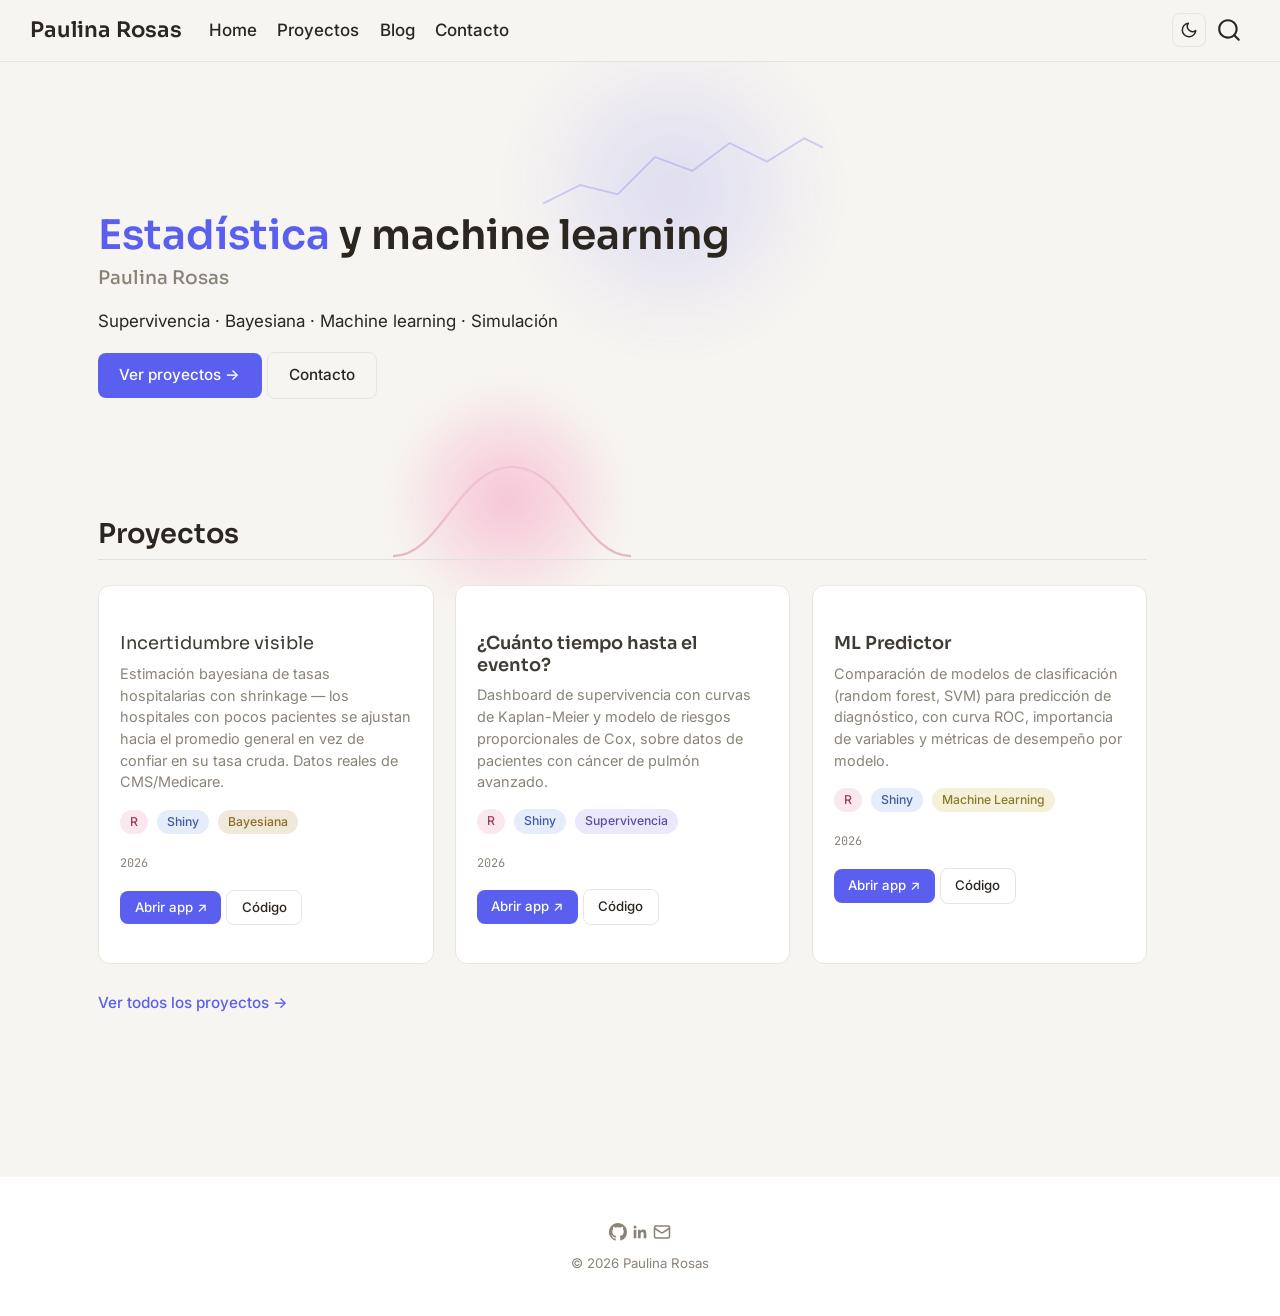
==== docs/index.html @ de198402 "Primera versión del portafolio" ====
<!DOCTYPE html>
<html xmlns="http://www.w3.org/1999/xhtml" lang="en" xml:lang="en"><head>

<meta charset="utf-8">
<meta name="generator" content="quarto-1.9.38">

<meta name="viewport" content="width=device-width, initial-scale=1.0, user-scalable=yes">


<title>Home – Paulina Rosas</title>
<style>
/* Default styles provided by pandoc.
** See https://pandoc.org/MANUAL.html#variables-for-html for config info.
*/
code{white-space: pre-wrap;}
span.smallcaps{font-variant: small-caps;}
div.columns{display: flex; gap: min(4vw, 1.5em);}
div.column{flex: auto; overflow-x: auto;}
div.hanging-indent{margin-left: 1.5em; text-indent: -1.5em;}
ul.task-list{list-style: none;}
ul.task-list li input[type="checkbox"] {
  width: 0.8em;
  margin: 0 0.8em 0.2em -1em; /* quarto-specific, see https://github.com/quarto-dev/quarto-cli/issues/4556 */ 
  vertical-align: middle;
}
</style>


<script src="site_libs/quarto-nav/quarto-nav.js"></script>
<script src="site_libs/quarto-nav/headroom.min.js"></script>
<script src="site_libs/clipboard/clipboard.min.js"></script>
<script src="site_libs/quarto-search/autocomplete.umd.js"></script>
<script src="site_libs/quarto-search/fuse.min.js"></script>
<script src="site_libs/quarto-search/quarto-search.js"></script>
<meta name="quarto:offset" content="./">
<script src="site_libs/quarto-html/quarto.js" type="module"></script>
<script src="site_libs/quarto-html/tabsets/tabsets.js" type="module"></script>
<script src="site_libs/quarto-html/popper.min.js"></script>
<script src="site_libs/quarto-html/tippy.umd.min.js"></script>
<script src="site_libs/quarto-html/anchor.min.js"></script>
<link href="site_libs/quarto-html/tippy.css" rel="stylesheet">
<link href="site_libs/quarto-html/quarto-syntax-highlighting-15634bcf2e68342d4ad2dfa704d543f6.css" rel="stylesheet" id="quarto-text-highlighting-styles">
<script src="site_libs/bootstrap/bootstrap.min.js"></script>
<link href="site_libs/bootstrap/bootstrap-icons.css" rel="stylesheet">
<link href="site_libs/bootstrap/bootstrap-9b45e8e720432f6ce5ecb7d60e0d6b2f.min.css" rel="stylesheet" append-hash="true" id="quarto-bootstrap" data-mode="light">
<script id="quarto-search-options" type="application/json">{
  "location": "navbar",
  "copy-button": false,
  "collapse-after": 3,
  "panel-placement": "end",
  "type": "overlay",
  "limit": 50,
  "keyboard-shortcut": [
    "f",
    "/",
    "s"
  ],
  "show-item-context": false,
  "language": {
    "search-no-results-text": "No results",
    "search-matching-documents-text": "matching documents",
    "search-copy-link-title": "Copy link to search",
    "search-hide-matches-text": "Hide additional matches",
    "search-more-match-text": "more match in this document",
    "search-more-matches-text": "more matches in this document",
    "search-clear-button-title": "Clear",
    "search-text-placeholder": "",
    "search-detached-cancel-button-title": "Cancel",
    "search-submit-button-title": "Submit",
    "search-label": "Search"
  }
}</script>


</head>

<body class="nav-fixed quarto-light">

<div id="quarto-search-results"></div>
  <header id="quarto-header" class="headroom fixed-top">
    <nav class="navbar navbar-expand-lg " data-bs-theme="dark">
      <div class="navbar-container container-fluid">
      <div class="navbar-brand-container mx-auto">
    <a class="navbar-brand" href="./index.html">
    <span class="navbar-title">Paulina Rosas</span>
    </a>
  </div>
            <div id="quarto-search" class="" title="Search"></div>
          <button class="navbar-toggler" type="button" data-bs-toggle="collapse" data-bs-target="#navbarCollapse" aria-controls="navbarCollapse" role="menu" aria-expanded="false" aria-label="Toggle navigation" onclick="if (window.quartoToggleHeadroom) { window.quartoToggleHeadroom(); }">
  <span class="navbar-toggler-icon"></span>
</button>
          <div class="collapse navbar-collapse" id="navbarCollapse">
            <ul class="navbar-nav navbar-nav-scroll me-auto">
  <li class="nav-item">
    <a class="nav-link active" href="./index.html" aria-current="page"> 
<span class="menu-text">Home</span></a>
  </li>  
  <li class="nav-item">
    <a class="nav-link" href="./proyectos.html"> 
<span class="menu-text">Proyectos</span></a>
  </li>  
  <li class="nav-item">
    <a class="nav-link" href="./blog.html"> 
<span class="menu-text">Blog</span></a>
  </li>  
  <li class="nav-item">
    <a class="nav-link" href="./contacto.html"> 
<span class="menu-text">Contacto</span></a>
  </li>  
</ul>
          </div> <!-- /navcollapse -->
            <div class="quarto-navbar-tools">
</div>
      </div> <!-- /container-fluid -->
    </nav>
</header>
<!-- content -->
<div id="quarto-content" class="quarto-container page-columns page-rows-contents page-layout-full page-navbar">
<!-- sidebar -->
<!-- margin-sidebar -->
    
<!-- main -->
<main class="content column-page" id="quarto-document-content"><header id="title-block-header" class="quarto-title-block"></header>




<div class="hero">
<svg class="hero-line" width="300" height="100" viewbox="0 0 300 100" preserveaspectratio="none" aria-hidden="true">
<polyline points="0,80 40,60 80,70 120,30 160,45 200,15 240,35 280,10 300,20" fill="none" stroke="currentColor" stroke-width="2"></polyline>
</svg>
<svg class="hero-curve" width="200" height="100" viewbox="0 0 200 100" preserveaspectratio="none" aria-hidden="true">
<path d="M 0,90 C 40,90 55,15 100,15 C 145,15 160,90 200,90" fill="none" stroke="currentColor" stroke-width="2"></path>
</svg>
<section id="estadística-y-machine-learning" class="level1">
<h1><span class="accent">Estadística</span> y machine learning</h1>
<p><strong>Paulina Rosas</strong></p>
<p>Supervivencia · Bayesiana · Machine learning · Simulación</p>
<div class="hero-buttons">
<p><a href="./proyectos.html" class="btn-primary">Ver proyectos →</a> <a href="./contacto.html" class="btn-secondary">Contacto</a></p>
</div>
</section>
</div>
<section id="proyectos" class="level2 featured-section">
<h2 class="anchored" data-anchor-id="proyectos">Proyectos</h2>
<div class="project-grid">
<section id="incertidumbre-visible" class="level4 project-card">
<h4 class="anchored" data-anchor-id="incertidumbre-visible"><a href="./proyectos/incertidumbre-visible.html">Incertidumbre visible</a></h4>
<p>Estimación bayesiana de tasas hospitalarias con shrinkage — los hospitales con pocos pacientes se ajustan hacia el promedio general en vez de confiar en su tasa cruda. Datos reales de CMS/Medicare.</p>
<div class="project-tags">
<p><span class="tag tag-r">R</span> <span class="tag tag-shiny">Shiny</span> <span class="tag tag-bayes">Bayesiana</span></p>
</div>
<div class="project-meta">
<p>2026</p>
</div>
<div class="project-actions">
<p><a href="https://yzz9kd-pau-rosas.shinyapps.io/incertidumbre-visible/" class="btn-primary" target="_blank">Abrir app ↗</a> <a href="https://github.com/pauabyys-commits/incertidumbre-visible" class="btn-secondary" target="_blank">Código</a></p>
</div>
</section>
<section id="cuánto-tiempo-hasta-el-evento" class="level4 project-card">
<h4 class="anchored" data-anchor-id="cuánto-tiempo-hasta-el-evento">¿Cuánto tiempo hasta el evento?</h4>
<p>Dashboard de supervivencia con curvas de Kaplan-Meier y modelo de riesgos proporcionales de Cox, sobre datos de pacientes con cáncer de pulmón avanzado.</p>
<div class="project-tags">
<p><span class="tag tag-r">R</span> <span class="tag tag-shiny">Shiny</span> <span class="tag tag-surv">Supervivencia</span></p>
</div>
<div class="project-meta">
<p>2026</p>
</div>
<div class="project-actions">
<p><a href="https://yzz9kd-pau-rosas.shinyapps.io/supervivencia-cox/" class="btn-primary" target="_blank">Abrir app ↗</a> <a href="https://github.com/pauabyys-commits/supervivencia-cox" class="btn-secondary" target="_blank">Código</a></p>
</div>
</section>
<section id="ml-predictor" class="level4 project-card">
<h4 class="anchored" data-anchor-id="ml-predictor">ML Predictor</h4>
<p>Comparación de modelos de clasificación (random forest, SVM) para predicción de diagnóstico, con curva ROC, importancia de variables y métricas de desempeño por modelo.</p>
<div class="project-tags">
<p><span class="tag tag-r">R</span> <span class="tag tag-shiny">Shiny</span> <span class="tag tag-ml">Machine Learning</span></p>
</div>
<div class="project-meta">
<p>2026</p>
</div>
<div class="project-actions">
<p><a href="https://yzz9kd-pau-rosas.shinyapps.io/predictor-ml/" class="btn-primary" target="_blank">Abrir app ↗</a> <a href="https://github.com/pauabyys-commits/predictor-ml" class="btn-secondary" target="_blank">Código</a></p>
</div>
</section>
</div>
<p><a href="./proyectos.html" class="view-all-link">Ver todos los proyectos →</a></p>
</section>



</main> <!-- /main -->
<button id="theme-toggle" aria-label="Cambiar tema">

  <svg id="icon-sun" width="18" height="18" viewbox="0 0 24 24" fill="none" stroke="currentColor" stroke-width="2" stroke-linecap="round" stroke-linejoin="round">

    <circle cx="12" cy="12" r="5"></circle>

    <line x1="12" y1="1" x2="12" y2="3"></line>

    <line x1="12" y1="21" x2="12" y2="23"></line>

    <line x1="4.22" y1="4.22" x2="5.64" y2="5.64"></line>

    <line x1="18.36" y1="18.36" x2="19.78" y2="19.78"></line>

    <line x1="1" y1="12" x2="3" y2="12"></line>

    <line x1="21" y1="12" x2="23" y2="12"></line>

    <line x1="4.22" y1="19.78" x2="5.64" y2="18.36"></line>

    <line x1="18.36" y1="5.64" x2="19.78" y2="4.22"></line>

  </svg>

  <svg id="icon-moon" width="18" height="18" viewbox="0 0 24 24" fill="none" stroke="currentColor" stroke-width="2" stroke-linecap="round" stroke-linejoin="round">

    <path d="M21 12.79A9 9 0 1 1 11.21 3 7 7 0 0 0 21 12.79z"></path>

  </svg>

</button>



<script>

(function () {

  var btn = document.getElementById("theme-toggle");

  var navbarNav = document.querySelector(".navbar-nav.navbar-nav-scroll") || document.querySelector(".navbar .navbar-nav");



  // Mueve el boton dentro del navbar, al final

  if (navbarNav && navbarNav.parentElement) {

    navbarNav.parentElement.appendChild(btn);

  }



  // Aplica el tema guardado (o claro por defecto)

  var savedTheme = localStorage.getItem("theme") || "light";

  if (savedTheme === "dark") {

    document.documentElement.setAttribute("data-theme", "dark");

  }

  updateIcon(savedTheme);



  btn.addEventListener("click", function () {

    var current = document.documentElement.getAttribute("data-theme") === "dark" ? "dark" : "light";

    var next = current === "dark" ? "light" : "dark";



    if (next === "dark") {

      document.documentElement.setAttribute("data-theme", "dark");

    } else {

      document.documentElement.removeAttribute("data-theme");

    }



    localStorage.setItem("theme", next);

    updateIcon(next);

  });



  function updateIcon(theme) {

    document.getElementById("icon-sun").style.display = theme === "dark" ? "block" : "none";

    document.getElementById("icon-moon").style.display = theme === "dark" ? "none" : "block";

  }

})();

</script>
<script src="./js/main.js"></script>
<script id="quarto-html-after-body" type="application/javascript">
  window.document.addEventListener("DOMContentLoaded", function (event) {
    const icon = "";
    const anchorJS = new window.AnchorJS();
    anchorJS.options = {
      placement: 'right',
      icon: icon
    };
    anchorJS.add('.anchored');
    const isCodeAnnotation = (el) => {
      for (const clz of el.classList) {
        if (clz.startsWith('code-annotation-')) {                     
          return true;
        }
      }
      return false;
    }
    const onCopySuccess = function(e) {
      // button target
      const button = e.trigger;
      // don't keep focus
      button.blur();
      // flash "checked"
      button.classList.add('code-copy-button-checked');
      var currentTitle = button.getAttribute("title");
      button.setAttribute("title", "Copied!");
      let tooltip;
      if (window.bootstrap) {
        button.setAttribute("data-bs-toggle", "tooltip");
        button.setAttribute("data-bs-placement", "left");
        button.setAttribute("data-bs-title", "Copied!");
        tooltip = new bootstrap.Tooltip(button, 
          { trigger: "manual", 
            customClass: "code-copy-button-tooltip",
            offset: [0, -8]});
        tooltip.show();    
      }
      setTimeout(function() {
        if (tooltip) {
          tooltip.hide();
          button.removeAttribute("data-bs-title");
          button.removeAttribute("data-bs-toggle");
          button.removeAttribute("data-bs-placement");
        }
        button.setAttribute("title", currentTitle);
        button.classList.remove('code-copy-button-checked');
      }, 1000);
      // clear code selection
      e.clearSelection();
    }
    const getTextToCopy = function(trigger) {
      const outerScaffold = trigger.parentElement.cloneNode(true);
      const codeEl = outerScaffold.querySelector('code');
      for (const childEl of codeEl.children) {
        if (isCodeAnnotation(childEl)) {
          childEl.remove();
        }
      }
      return codeEl.innerText;
    }
    const clipboard = new window.ClipboardJS('.code-copy-button:not([data-in-quarto-modal])', {
      text: getTextToCopy
    });
    clipboard.on('success', onCopySuccess);
    if (window.document.getElementById('quarto-embedded-source-code-modal')) {
      const clipboardModal = new window.ClipboardJS('.code-copy-button[data-in-quarto-modal]', {
        text: getTextToCopy,
        container: window.document.getElementById('quarto-embedded-source-code-modal')
      });
      clipboardModal.on('success', onCopySuccess);
    }
      var localhostRegex = new RegExp(/^(?:http|https):\/\/localhost\:?[0-9]*\//);
      var mailtoRegex = new RegExp(/^mailto:/);
        var filterRegex = new RegExp('/' + window.location.host + '/');
      var isInternal = (href) => {
          return filterRegex.test(href) || localhostRegex.test(href) || mailtoRegex.test(href);
      }
      // Inspect non-navigation links and adorn them if external
     var links = window.document.querySelectorAll('a[href]:not(.nav-link):not(.navbar-brand):not(.toc-action):not(.sidebar-link):not(.sidebar-item-toggle):not(.pagination-link):not(.no-external):not([aria-hidden]):not(.dropdown-item):not(.quarto-navigation-tool):not(.about-link)');
      for (var i=0; i<links.length; i++) {
        const link = links[i];
        if (!isInternal(link.href)) {
          // undo the damage that might have been done by quarto-nav.js in the case of
          // links that we want to consider external
          if (link.dataset.originalHref !== undefined) {
            link.href = link.dataset.originalHref;
          }
        }
      }
    function tippyHover(el, contentFn, onTriggerFn, onUntriggerFn) {
      const config = {
        allowHTML: true,
        maxWidth: 500,
        delay: 100,
        arrow: false,
        appendTo: function(el) {
            return el.parentElement;
        },
        interactive: true,
        interactiveBorder: 10,
        theme: 'quarto',
        placement: 'bottom-start',
      };
      if (contentFn) {
        config.content = contentFn;
      }
      if (onTriggerFn) {
        config.onTrigger = onTriggerFn;
      }
      if (onUntriggerFn) {
        config.onUntrigger = onUntriggerFn;
      }
      window.tippy(el, config); 
    }
    const noterefs = window.document.querySelectorAll('a[role="doc-noteref"]');
    for (var i=0; i<noterefs.length; i++) {
      const ref = noterefs[i];
      tippyHover(ref, function() {
        // use id or data attribute instead here
        let href = ref.getAttribute('data-footnote-href') || ref.getAttribute('href');
        try { href = new URL(href).hash; } catch {}
        const id = href.replace(/^#\/?/, "");
        const note = window.document.getElementById(id);
        if (note) {
          return note.innerHTML;
        } else {
          return "";
        }
      });
    }
    const xrefs = window.document.querySelectorAll('a.quarto-xref');
    const processXRef = (id, note) => {
      // Strip column container classes
      const stripColumnClz = (el) => {
        el.classList.remove("page-full", "page-columns");
        if (el.children) {
          for (const child of el.children) {
            stripColumnClz(child);
          }
        }
      }
      stripColumnClz(note)
      if (id === null || id.startsWith('sec-')) {
        // Special case sections, only their first couple elements
        const container = document.createElement("div");
        if (note.children && note.children.length > 2) {
          container.appendChild(note.children[0].cloneNode(true));
          for (let i = 1; i < note.children.length; i++) {
            const child = note.children[i];
            if (child.tagName === "P" && child.innerText === "") {
              continue;
            } else {
              container.appendChild(child.cloneNode(true));
              break;
            }
          }
          if (window.Quarto?.typesetMath) {
            window.Quarto.typesetMath(container);
          }
          return container.innerHTML
        } else {
          if (window.Quarto?.typesetMath) {
            window.Quarto.typesetMath(note);
          }
          return note.innerHTML;
        }
      } else {
        // Remove any anchor links if they are present
        const anchorLink = note.querySelector('a.anchorjs-link');
        if (anchorLink) {
          anchorLink.remove();
        }
        if (window.Quarto?.typesetMath) {
          window.Quarto.typesetMath(note);
        }
        if (note.classList.contains("callout")) {
          return note.outerHTML;
        } else {
          return note.innerHTML;
        }
      }
    }
    for (var i=0; i<xrefs.length; i++) {
      const xref = xrefs[i];
      tippyHover(xref, undefined, function(instance) {
        instance.disable();
        let url = xref.getAttribute('href');
        let hash = undefined; 
        if (url.startsWith('#')) {
          hash = url;
        } else {
          try { hash = new URL(url).hash; } catch {}
        }
        if (hash) {
          const id = hash.replace(/^#\/?/, "");
          const note = window.document.getElementById(id);
          if (note !== null) {
            try {
              const html = processXRef(id, note.cloneNode(true));
              instance.setContent(html);
            } finally {
              instance.enable();
              instance.show();
            }
          } else {
            // See if we can fetch this
            fetch(url.split('#')[0])
            .then(res => res.text())
            .then(html => {
              const parser = new DOMParser();
              const htmlDoc = parser.parseFromString(html, "text/html");
              const note = htmlDoc.getElementById(id);
              if (note !== null) {
                const html = processXRef(id, note);
                instance.setContent(html);
              } 
            }).finally(() => {
              instance.enable();
              instance.show();
            });
          }
        } else {
          // See if we can fetch a full url (with no hash to target)
          // This is a special case and we should probably do some content thinning / targeting
          fetch(url)
          .then(res => res.text())
          .then(html => {
            const parser = new DOMParser();
            const htmlDoc = parser.parseFromString(html, "text/html");
            const note = htmlDoc.querySelector('main.content');
            if (note !== null) {
              // This should only happen for chapter cross references
              // (since there is no id in the URL)
              // remove the first header
              if (note.children.length > 0 && note.children[0].tagName === "HEADER") {
                note.children[0].remove();
              }
              const html = processXRef(null, note);
              instance.setContent(html);
            } 
          }).finally(() => {
            instance.enable();
            instance.show();
          });
        }
      }, function(instance) {
      });
    }
        let selectedAnnoteEl;
        const selectorForAnnotation = ( cell, annotation) => {
          let cellAttr = 'data-code-cell="' + cell + '"';
          let lineAttr = 'data-code-annotation="' +  annotation + '"';
          const selector = 'span[' + cellAttr + '][' + lineAttr + ']';
          return selector;
        }
        const selectCodeLines = (annoteEl) => {
          const doc = window.document;
          const targetCell = annoteEl.getAttribute("data-target-cell");
          const targetAnnotation = annoteEl.getAttribute("data-target-annotation");
          const annoteSpan = window.document.querySelector(selectorForAnnotation(targetCell, targetAnnotation));
          const lines = annoteSpan.getAttribute("data-code-lines").split(",");
          const lineIds = lines.map((line) => {
            return targetCell + "-" + line;
          })
          let top = null;
          let height = null;
          let parent = null;
          if (lineIds.length > 0) {
              //compute the position of the single el (top and bottom and make a div)
              const el = window.document.getElementById(lineIds[0]);
              top = el.offsetTop;
              height = el.offsetHeight;
              parent = el.parentElement.parentElement;
            if (lineIds.length > 1) {
              const lastEl = window.document.getElementById(lineIds[lineIds.length - 1]);
              const bottom = lastEl.offsetTop + lastEl.offsetHeight;
              height = bottom - top;
            }
            if (top !== null && height !== null && parent !== null) {
              // cook up a div (if necessary) and position it 
              let div = window.document.getElementById("code-annotation-line-highlight");
              if (div === null) {
                div = window.document.createElement("div");
                div.setAttribute("id", "code-annotation-line-highlight");
                div.style.position = 'absolute';
                parent.appendChild(div);
              }
              div.style.top = top - 2 + "px";
              div.style.height = height + 4 + "px";
              div.style.left = 0;
              let gutterDiv = window.document.getElementById("code-annotation-line-highlight-gutter");
              if (gutterDiv === null) {
                gutterDiv = window.document.createElement("div");
                gutterDiv.setAttribute("id", "code-annotation-line-highlight-gutter");
                gutterDiv.style.position = 'absolute';
                const codeCell = window.document.getElementById(targetCell);
                const gutter = codeCell.querySelector('.code-annotation-gutter');
                gutter.appendChild(gutterDiv);
              }
              gutterDiv.style.top = top - 2 + "px";
              gutterDiv.style.height = height + 4 + "px";
            }
            selectedAnnoteEl = annoteEl;
          }
        };
        const unselectCodeLines = () => {
          const elementsIds = ["code-annotation-line-highlight", "code-annotation-line-highlight-gutter"];
          elementsIds.forEach((elId) => {
            const div = window.document.getElementById(elId);
            if (div) {
              div.remove();
            }
          });
          selectedAnnoteEl = undefined;
        };
          // Handle positioning of the toggle
      window.addEventListener(
        "resize",
        throttle(() => {
          elRect = undefined;
          if (selectedAnnoteEl) {
            selectCodeLines(selectedAnnoteEl);
          }
        }, 10)
      );
      function throttle(fn, ms) {
      let throttle = false;
      let timer;
        return (...args) => {
          if(!throttle) { // first call gets through
              fn.apply(this, args);
              throttle = true;
          } else { // all the others get throttled
              if(timer) clearTimeout(timer); // cancel #2
              timer = setTimeout(() => {
                fn.apply(this, args);
                timer = throttle = false;
              }, ms);
          }
        };
      }
        // Attach click handler to the DT
        const annoteDls = window.document.querySelectorAll('dt[data-target-cell]');
        for (const annoteDlNode of annoteDls) {
          annoteDlNode.addEventListener('click', (event) => {
            const clickedEl = event.target;
            if (clickedEl !== selectedAnnoteEl) {
              unselectCodeLines();
              const activeEl = window.document.querySelector('dt[data-target-cell].code-annotation-active');
              if (activeEl) {
                activeEl.classList.remove('code-annotation-active');
              }
              selectCodeLines(clickedEl);
              clickedEl.classList.add('code-annotation-active');
            } else {
              // Unselect the line
              unselectCodeLines();
              clickedEl.classList.remove('code-annotation-active');
            }
          });
        }
    const findCites = (el) => {
      const parentEl = el.parentElement;
      if (parentEl) {
        const cites = parentEl.dataset.cites;
        if (cites) {
          return {
            el,
            cites: cites.split(' ')
          };
        } else {
          return findCites(el.parentElement)
        }
      } else {
        return undefined;
      }
    };
    var bibliorefs = window.document.querySelectorAll('a[role="doc-biblioref"]');
    for (var i=0; i<bibliorefs.length; i++) {
      const ref = bibliorefs[i];
      const citeInfo = findCites(ref);
      if (citeInfo) {
        tippyHover(citeInfo.el, function() {
          var popup = window.document.createElement('div');
          citeInfo.cites.forEach(function(cite) {
            var citeDiv = window.document.createElement('div');
            citeDiv.classList.add('hanging-indent');
            citeDiv.classList.add('csl-entry');
            var biblioDiv = window.document.getElementById('ref-' + cite);
            if (biblioDiv) {
              citeDiv.innerHTML = biblioDiv.innerHTML;
            }
            popup.appendChild(citeDiv);
          });
          return popup.innerHTML;
        });
      }
    }
  });
  </script>
</div> <!-- /content -->
<footer class="footer">
  <div class="nav-footer">
    <div class="nav-footer-left">
      &nbsp;
    </div>   
    <div class="nav-footer-center">
<div class="site-footer">
<div class="footer-icons">
<p><a href="https://github.com/pauabyys-commits" target="_blank" aria-label="GitHub"><svg width="18" height="18" viewbox="0 0 16 16"><path fill="currentColor" fill-rule="evenodd" d="M8 0C3.58 0 0 3.58 0 8c0 3.54 2.29 6.53 5.47 7.59.4.07.55-.17.55-.38 0-.19-.01-.82-.01-1.49-2.01.37-2.53-.49-2.69-.94-.09-.23-.48-.94-.82-1.13-.28-.15-.68-.52-.01-.53.63-.01 1.08.58 1.23.82.72 1.21 1.87.87 2.33.66.07-.52.28-.87.51-1.07-1.78-.2-3.64-.89-3.64-3.95 0-.87.31-1.59.82-2.15-.08-.2-.36-1.02.08-2.12 0 0 .67-.21 2.2.82.64-.18 1.32-.27 2-.27.68 0 1.36.09 2 .27 1.53-1.04 2.2-.82 2.2-.82.44 1.1.16 1.92.08 2.12.51.56.82 1.27.82 2.15 0 3.07-1.87 3.75-3.65 3.95.29.25.54.73.54 1.48 0 1.07-.01 1.93-.01 2.2 0 .21.15.46.55.38A8.01 8.01 0 0 0 16 8c0-4.42-3.58-8-8-8Z"></path></svg></a> <a href="https://www.linkedin.com/in/paulina-rosas-ch%C3%A1vez-7b70b22ab" target="_blank" aria-label="LinkedIn"><svg width="18" height="18" viewbox="0 0 24 24"><path fill="currentColor" d="M20.447 20.452h-3.554v-5.569c0-1.328-.027-3.037-1.852-3.037-1.853 0-2.136 1.445-2.136 2.939v5.667H9.351V9h3.414v1.561h.046c.477-.9 1.637-1.85 3.37-1.85 3.601 0 4.267 2.37 4.267 5.455v6.286zM5.337 7.433a2.062 2.062 0 1 1 0-4.124 2.062 2.062 0 0 1 0 4.124zM7.114 20.452H3.558V9h3.556v11.452z"></path></svg></a> <a href="mailto:pauabyys@gmail.com" aria-label="Email"><svg width="18" height="18" viewbox="0 0 24 24" fill="none" stroke="currentColor" stroke-width="2" stroke-linecap="round" stroke-linejoin="round"><rect x="2" y="4" width="20" height="16" rx="2"></rect><path d="m22 7-8.97 5.7a1.94 1.94 0 0 1-2.06 0L2 7"></path></svg></a></p>
</div>
<p class="footer-copy">
© 2026 Paulina Rosas
</p>
</div>
</div>
    <div class="nav-footer-right">
      &nbsp;
    </div>
  </div>
</footer>




</body></html>
---- docs/site_libs/quarto-html/tippy.css ----
.tippy-box[data-animation=fade][data-state=hidden]{opacity:0}[data-tippy-root]{max-width:calc(100vw - 10px)}.tippy-box{position:relative;background-color:#333;color:#fff;border-radius:4px;font-size:14px;line-height:1.4;white-space:normal;outline:0;transition-property:transform,visibility,opacity}.tippy-box[data-placement^=top]>.tippy-arrow{bottom:0}.tippy-box[data-placement^=top]>.tippy-arrow:before{bottom:-7px;left:0;border-width:8px 8px 0;border-top-color:initial;transform-origin:center top}.tippy-box[data-placement^=bottom]>.tippy-arrow{top:0}.tippy-box[data-placement^=bottom]>.tippy-arrow:before{top:-7px;left:0;border-width:0 8px 8px;border-bottom-color:initial;transform-origin:center bottom}.tippy-box[data-placement^=left]>.tippy-arrow{right:0}.tippy-box[data-placement^=left]>.tippy-arrow:before{border-width:8px 0 8px 8px;border-left-color:initial;right:-7px;transform-origin:center left}.tippy-box[data-placement^=right]>.tippy-arrow{left:0}.tippy-box[data-placement^=right]>.tippy-arrow:before{left:-7px;border-width:8px 8px 8px 0;border-right-color:initial;transform-origin:center right}.tippy-box[data-inertia][data-state=visible]{transition-timing-function:cubic-bezier(.54,1.5,.38,1.11)}.tippy-arrow{width:16px;height:16px;color:#333}.tippy-arrow:before{content:"";position:absolute;border-color:transparent;border-style:solid}.tippy-content{position:relative;padding:5px 9px;z-index:1}
---- docs/site_libs/quarto-html/quarto-syntax-highlighting-15634bcf2e68342d4ad2dfa704d543f6.css ----
/* quarto syntax highlight colors */
:root {
  --quarto-hl-ot-color: #003B4F;
  --quarto-hl-at-color: #657422;
  --quarto-hl-ss-color: #20794D;
  --quarto-hl-an-color: #5E5E5E;
  --quarto-hl-fu-color: #4758AB;
  --quarto-hl-st-color: #20794D;
  --quarto-hl-cf-color: #003B4F;
  --quarto-hl-op-color: #5E5E5E;
  --quarto-hl-er-color: #AD0000;
  --quarto-hl-bn-color: #AD0000;
  --quarto-hl-al-color: #AD0000;
  --quarto-hl-va-color: #111111;
  --quarto-hl-bu-color: inherit;
  --quarto-hl-ex-color: inherit;
  --quarto-hl-pp-color: #AD0000;
  --quarto-hl-in-color: #5E5E5E;
  --quarto-hl-vs-color: #20794D;
  --quarto-hl-wa-color: #5E5E5E;
  --quarto-hl-do-color: #5E5E5E;
  --quarto-hl-im-color: #00769E;
  --quarto-hl-ch-color: #20794D;
  --quarto-hl-dt-color: #AD0000;
  --quarto-hl-fl-color: #AD0000;
  --quarto-hl-co-color: #5E5E5E;
  --quarto-hl-cv-color: #5E5E5E;
  --quarto-hl-cn-color: #8f5902;
  --quarto-hl-sc-color: #5E5E5E;
  --quarto-hl-dv-color: #AD0000;
  --quarto-hl-kw-color: #003B4F;
}

/* other quarto variables */
:root {
  --quarto-font-monospace: SFMono-Regular, Menlo, Monaco, Consolas, "Liberation Mono", "Courier New", monospace;
}

/* syntax highlight based on Pandoc's rules */
pre > code.sourceCode > span {
  color: #003B4F;
}

code.sourceCode > span {
  color: #003B4F;
}

div.sourceCode,
div.sourceCode pre.sourceCode {
  color: #003B4F;
}

/* Normal */
code span {
  color: #003B4F;
}

/* Alert */
code span.al {
  color: #AD0000;
  font-style: inherit;
}

/* Annotation */
code span.an {
  color: #5E5E5E;
  font-style: inherit;
}

/* Attribute */
code span.at {
  color: #657422;
  font-style: inherit;
}

/* BaseN */
code span.bn {
  color: #AD0000;
  font-style: inherit;
}

/* BuiltIn */
code span.bu {
  font-style: inherit;
}

/* ControlFlow */
code span.cf {
  color: #003B4F;
  font-weight: bold;
  font-style: inherit;
}

/* Char */
code span.ch {
  color: #20794D;
  font-style: inherit;
}

/* Constant */
code span.cn {
  color: #8f5902;
  font-style: inherit;
}

/* Comment */
code span.co {
  color: #5E5E5E;
  font-style: inherit;
}

/* CommentVar */
code span.cv {
  color: #5E5E5E;
  font-style: italic;
}

/* Documentation */
code span.do {
  color: #5E5E5E;
  font-style: italic;
}

/* DataType */
code span.dt {
  color: #AD0000;
  font-style: inherit;
}

/* DecVal */
code span.dv {
  color: #AD0000;
  font-style: inherit;
}

/* Error */
code span.er {
  color: #AD0000;
  font-style: inherit;
}

/* Extension */
code span.ex {
  font-style: inherit;
}

/* Float */
code span.fl {
  color: #AD0000;
  font-style: inherit;
}

/* Function */
code span.fu {
  color: #4758AB;
  font-style: inherit;
}

/* Import */
code span.im {
  color: #00769E;
  font-style: inherit;
}

/* Information */
code span.in {
  color: #5E5E5E;
  font-style: inherit;
}

/* Keyword */
code span.kw {
  color: #003B4F;
  font-weight: bold;
  font-style: inherit;
}

/* Operator */
code span.op {
  color: #5E5E5E;
  font-style: inherit;
}

/* Other */
code span.ot {
  color: #003B4F;
  font-style: inherit;
}

/* Preprocessor */
code span.pp {
  color: #AD0000;
  font-style: inherit;
}

/* SpecialChar */
code span.sc {
  color: #5E5E5E;
  font-style: inherit;
}

/* SpecialString */
code span.ss {
  color: #20794D;
  font-style: inherit;
}

/* String */
code span.st {
  color: #20794D;
  font-style: inherit;
}

/* Variable */
code span.va {
  color: #111111;
  font-style: inherit;
}

/* VerbatimString */
code span.vs {
  color: #20794D;
  font-style: inherit;
}

/* Warning */
code span.wa {
  color: #5E5E5E;
  font-style: italic;
}

.prevent-inlining {
  content: "</";
}

/*# sourceMappingURL=f23921c56f73e400b49028c9186a1aa0.css.map */
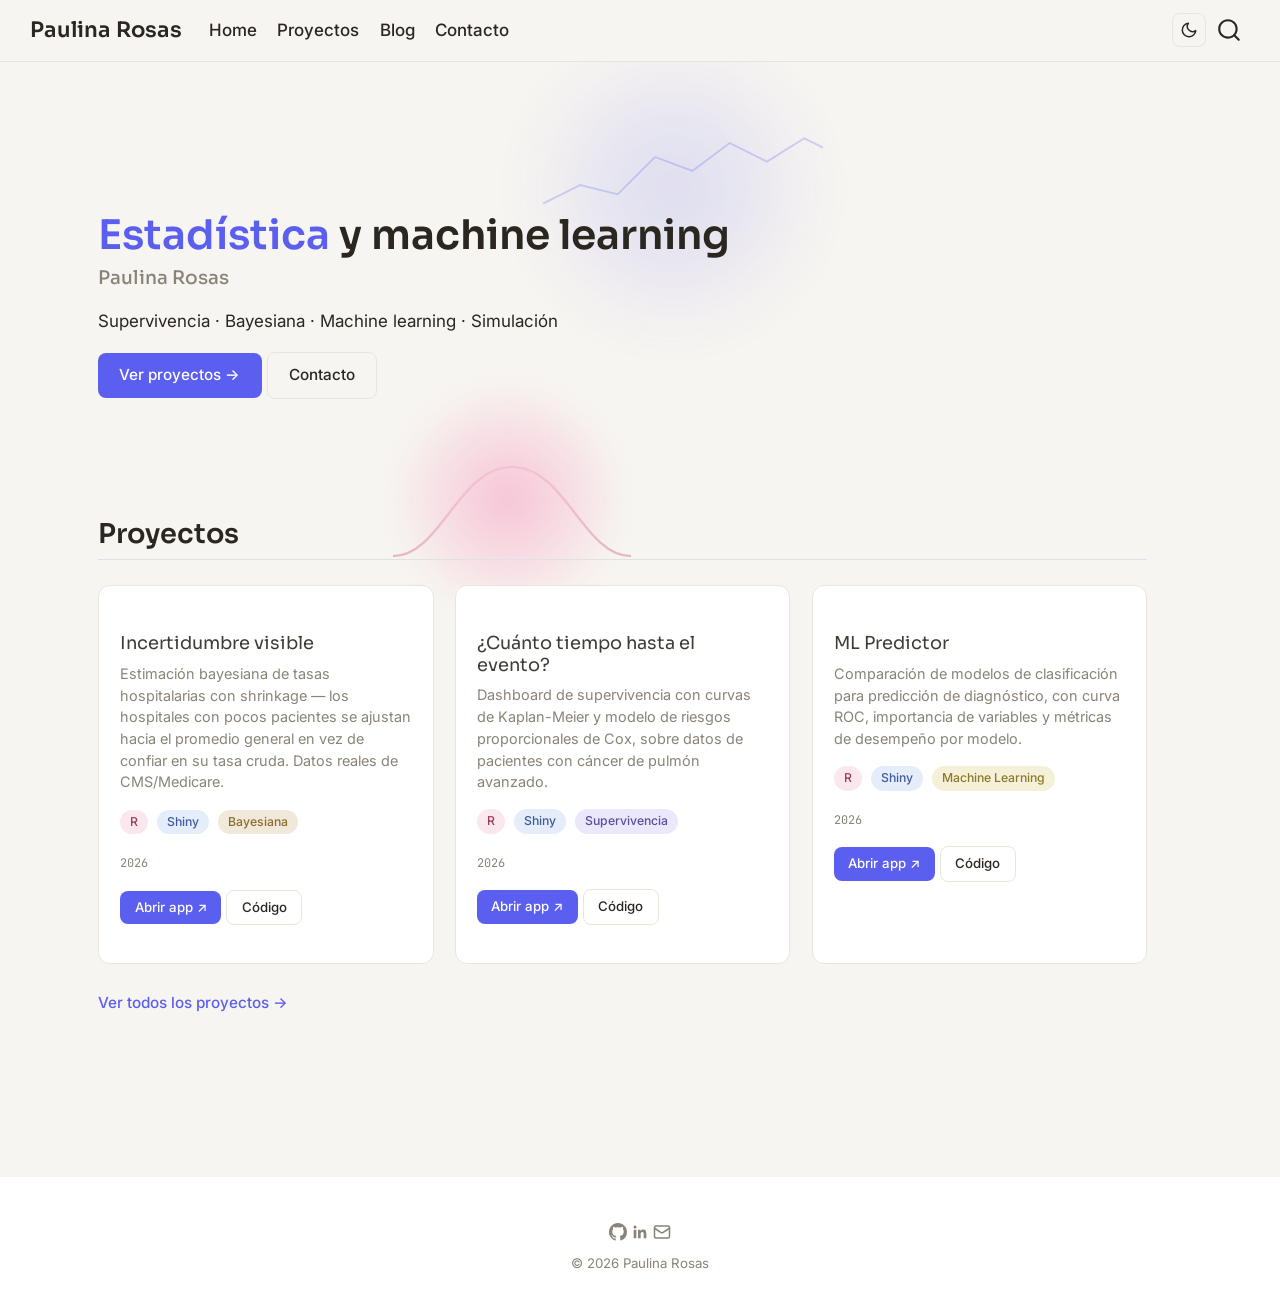
==== commit cdd5e8dd: "Agrego páginas detalle" ====
--- a/docs/index.html
+++ b/docs/index.html
@@ -158,7 +158,7 @@
 </div>
 </section>
 <section id="cuánto-tiempo-hasta-el-evento" class="level4 project-card">
-<h4 class="anchored" data-anchor-id="cuánto-tiempo-hasta-el-evento">¿Cuánto tiempo hasta el evento?</h4>
+<h4 class="anchored" data-anchor-id="cuánto-tiempo-hasta-el-evento"><a href="./proyectos/supervivencia-cox.html">¿Cuánto tiempo hasta el evento?</a></h4>
 <p>Dashboard de supervivencia con curvas de Kaplan-Meier y modelo de riesgos proporcionales de Cox, sobre datos de pacientes con cáncer de pulmón avanzado.</p>
 <div class="project-tags">
 <p><span class="tag tag-r">R</span> <span class="tag tag-shiny">Shiny</span> <span class="tag tag-surv">Supervivencia</span></p>
@@ -171,8 +171,8 @@
 </div>
 </section>
 <section id="ml-predictor" class="level4 project-card">
-<h4 class="anchored" data-anchor-id="ml-predictor">ML Predictor</h4>
-<p>Comparación de modelos de clasificación (random forest, SVM) para predicción de diagnóstico, con curva ROC, importancia de variables y métricas de desempeño por modelo.</p>
+<h4 class="anchored" data-anchor-id="ml-predictor"><a href="./proyectos/predictor-ml.html">ML Predictor</a></h4>
+<p>Comparación de modelos de clasificación para predicción de diagnóstico, con curva ROC, importancia de variables y métricas de desempeño por modelo.</p>
 <div class="project-tags">
 <p><span class="tag tag-r">R</span> <span class="tag tag-shiny">Shiny</span> <span class="tag tag-ml">Machine Learning</span></p>
 </div>
